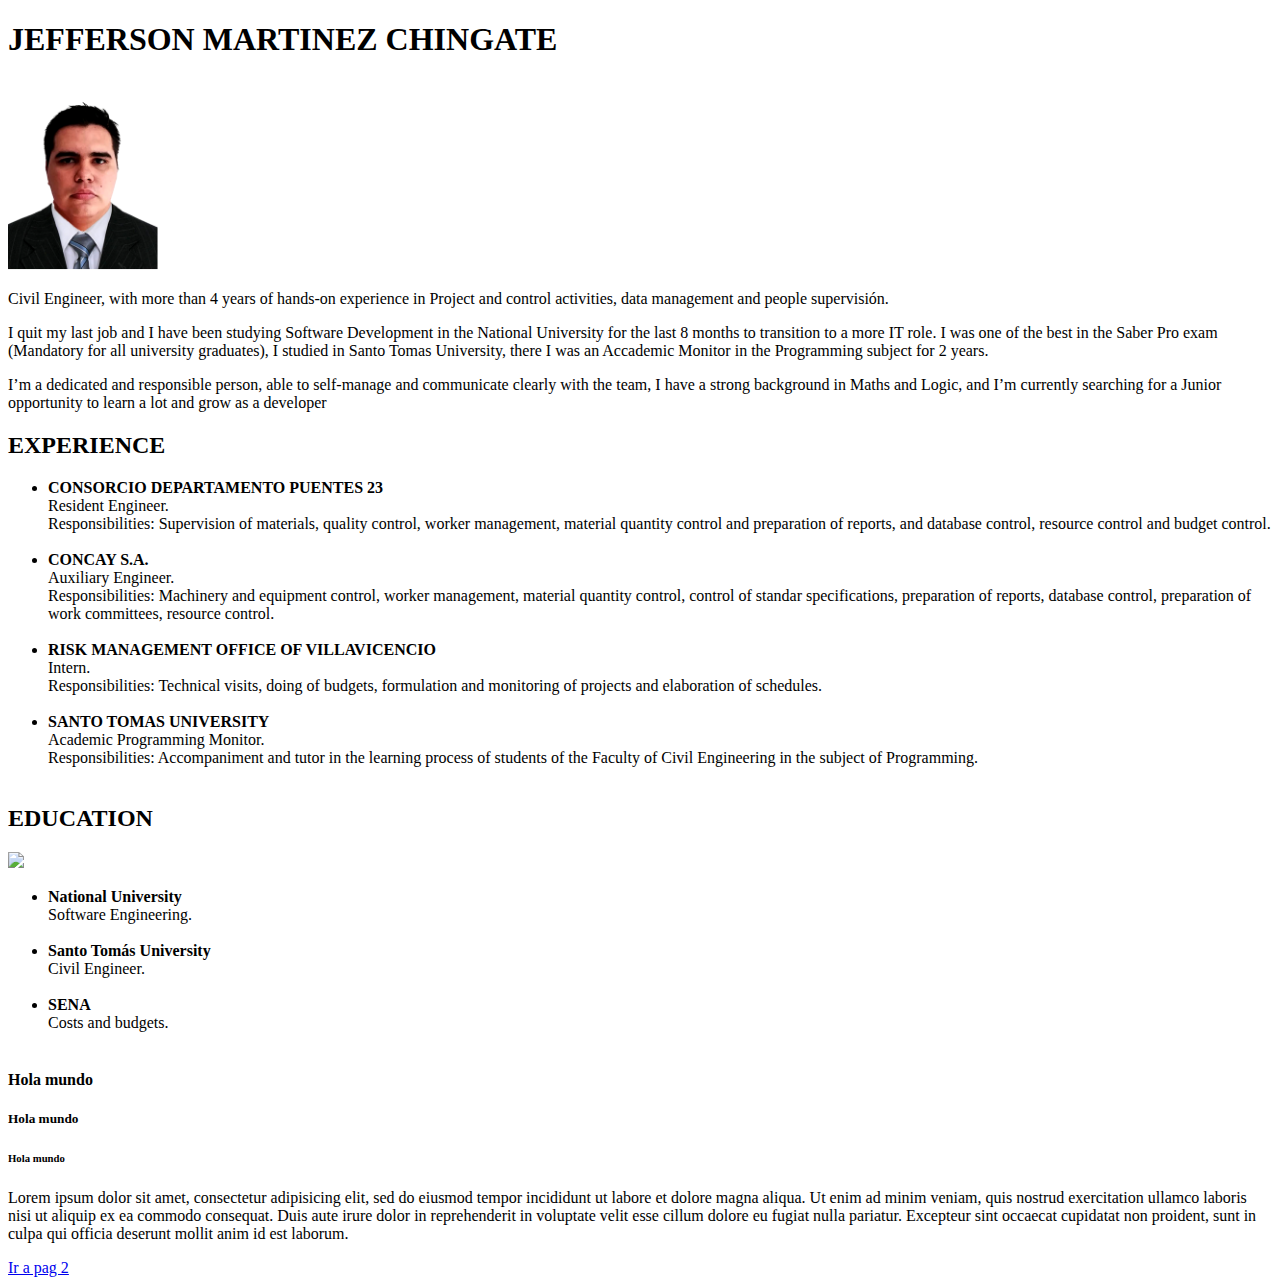
==== index.html @ dd046834 "initial commit" ====
<!DOCTYPE html>
<html>

<head>
	<title> HV JEFFERSON MARTINEZ</title>
</head>

<body>
	<h1> JEFFERSON MARTINEZ CHINGATE</h1>
	<p>
		<img src="Imagenes/JMCH.png" width="150">
	</p>
	<div>
		<P>Civil Engineer, with more than 4 years of hands-on experience in Project and control activities, data
			management
			and people supervisión.</P>
		<P>I quit my last job and I have been studying Software Development in the National University for the last 8
			months
			to transition to a more IT role. I was one of the best in the Saber Pro exam (Mandatory for all university
			graduates), I studied in Santo Tomas University, there I was an Accademic Monitor in the Programming subject
			for
			2 years.</P>
		<P>I’m a dedicated and responsible person, able to self-manage and communicate clearly with the team, I have a
			strong background in Maths and Logic, and I’m currently searching for a Junior opportunity to learn a lot
			and
			grow as a developer</P>
	</div>
	<h2> EXPERIENCE </h2>
	<div>
		<ul>
			<li> <b> CONSORCIO DEPARTAMENTO PUENTES 23</b> <br> Resident Engineer. <br>Responsibilities: Supervision of
				materials, quality control, worker management, material quantity
				control and preparation of reports, and database control, resource control and budget control.<br><br>
			</li>
			<li> <b>CONCAY S.A. </b> <br> Auxiliary Engineer. <br> Responsibilities: Machinery and equipment control,
				worker
				management, material quantity control, control of standar specifications, preparation of reports,
				database
				control, preparation of work committees, resource control.<br><br>
			</li>

			<li> <b>RISK MANAGEMENT OFFICE OF VILLAVICENCIO </b> <br> Intern. <br> Responsibilities: Technical visits,
				doing
				of budgets, formulation and monitoring of projects and elaboration of schedules. <br><br>
			</li>

			<li> <b>SANTO TOMAS UNIVERSITY </b> <br> Academic Programming Monitor.<br> Responsibilities: Accompaniment
				and
				tutor in the learning process of students of the Faculty of Civil Engineering in the subject of
				Programming.
				<br><br>
			</li>
		</ul>
	</div>
	<h2> EDUCATION </h2>
	<img src="https://s1.significados.com/foto/online-3412473-640_bg.jpg" width="120">
	<div>
		<ul>
			<li> <b> National University </b> <br> Software Engineering. <br> <br>
			<li> <b> Santo Tomás University </b> <br> Civil Engineer.<br> <br>
			<li> <b> SENA </b> <br> Costs and budgets.<br> <br>

		</ul>

	</div>



	<h4> Hola mundo </h4>
	<h5> Hola mundo </h5>
	<h6> Hola mundo </h6>
	<p> Lorem ipsum dolor sit amet, consectetur adipisicing elit, sed do eiusmod
		tempor incididunt ut labore et dolore magna aliqua. Ut enim ad minim veniam,
		quis nostrud exercitation ullamco laboris nisi ut aliquip ex ea commodo
		consequat. Duis aute irure dolor in reprehenderit in voluptate velit esse
		cillum dolore eu fugiat nulla pariatur. Excepteur sint occaecat cupidatat non
		proident, sunt in culpa qui officia deserunt mollit anim id est laborum.</p>

	<a href="Html2/pag2.html">Ir a pag 2</a>
</body>

</html>
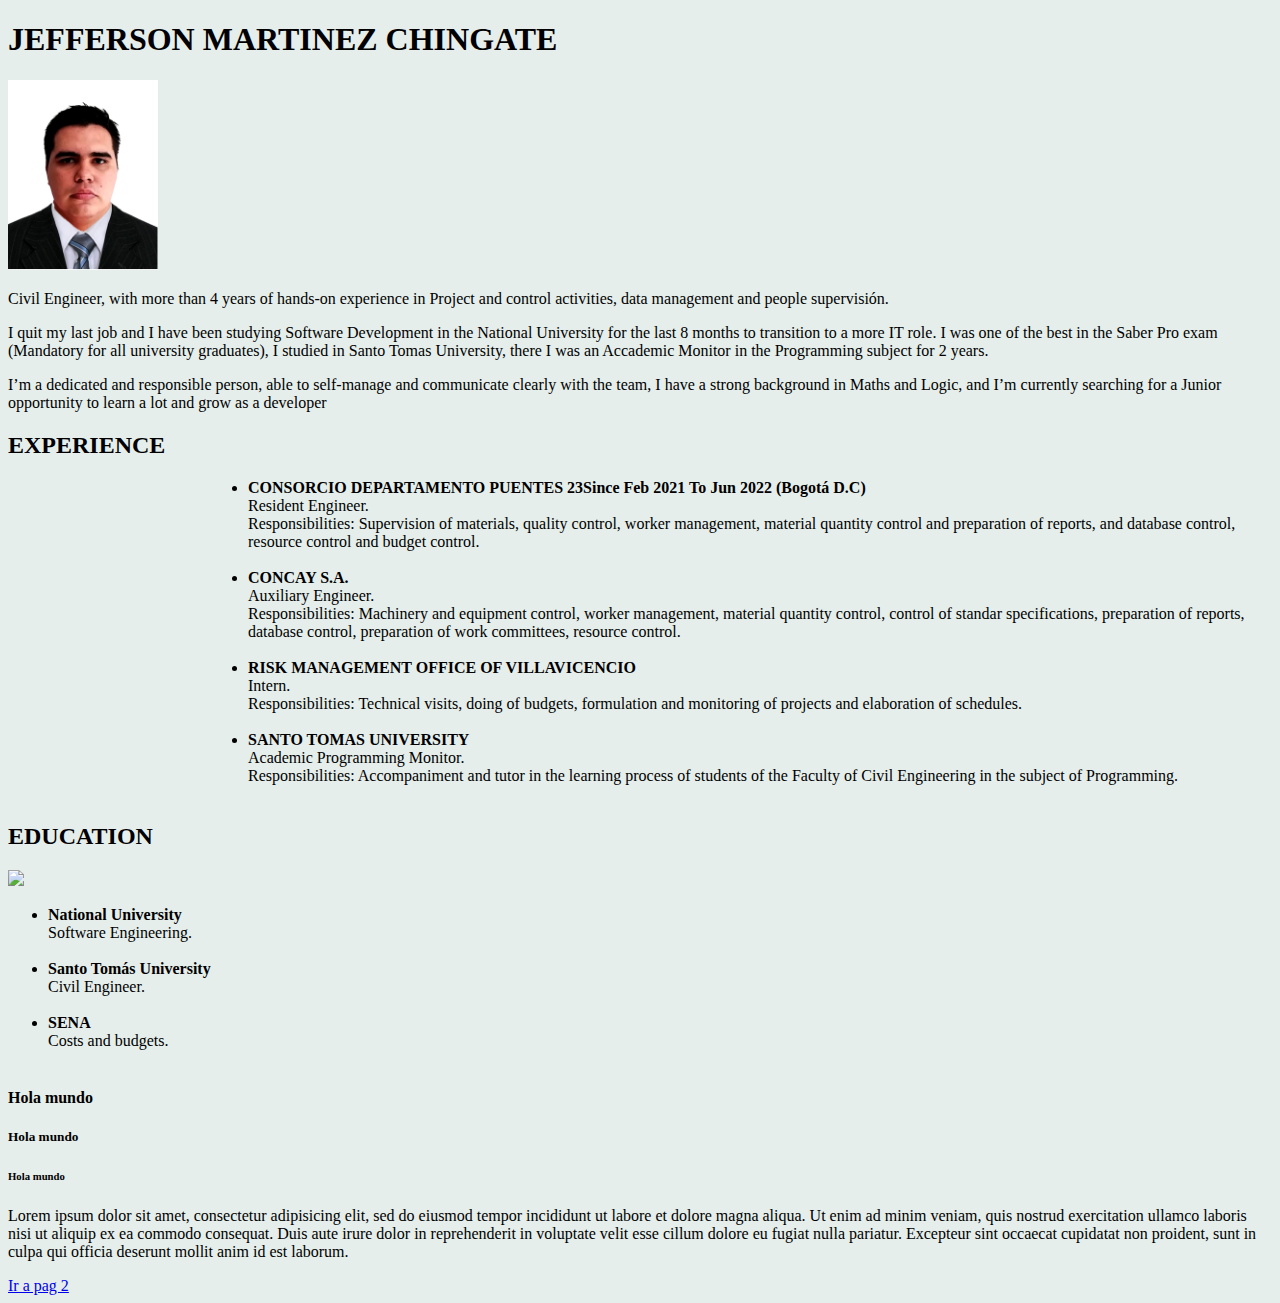
==== commit a518d8a7: "background css" ====
--- a/index.html
+++ b/index.html
@@ -2,7 +2,9 @@
 <html>
 
 <head>
+	<meta charset="UTF-8">
 	<title> HV JEFFERSON MARTINEZ</title>
+	<link rel="stylesheet" href="index.css">
 </head>
 
 <body>
@@ -27,8 +29,11 @@
 	</div>
 	<h2> EXPERIENCE </h2>
 	<div>
-		<ul>
-			<li> <b> CONSORCIO DEPARTAMENTO PUENTES 23</b> <br> Resident Engineer. <br>Responsibilities: Supervision of
+		<ul class="experiencias">
+			<li class="experiencia"> <b> CONSORCIO DEPARTAMENTO PUENTES 23 <span class="fecha">Since Feb 2021 To Jun
+						2022 (Bogotá D.C)
+					</span></b> <br>
+				Resident Engineer. <br>Responsibilities: Supervision of
 				materials, quality control, worker management, material quantity
 				control and preparation of reports, and database control, resource control and budget control.<br><br>
 			</li>
--- a/index.css
+++ b/index.css
@@ -0,0 +1,18 @@
+body {
+    background-color: rgb(229, 238, 235);
+}
+
+ul.experiencias {
+    margin-left: 200px;
+}
+
+li.experiencia {
+    position: relative;
+}
+
+
+.fecha {
+    position: absolute;
+    top: 0;
+    left: ;
+}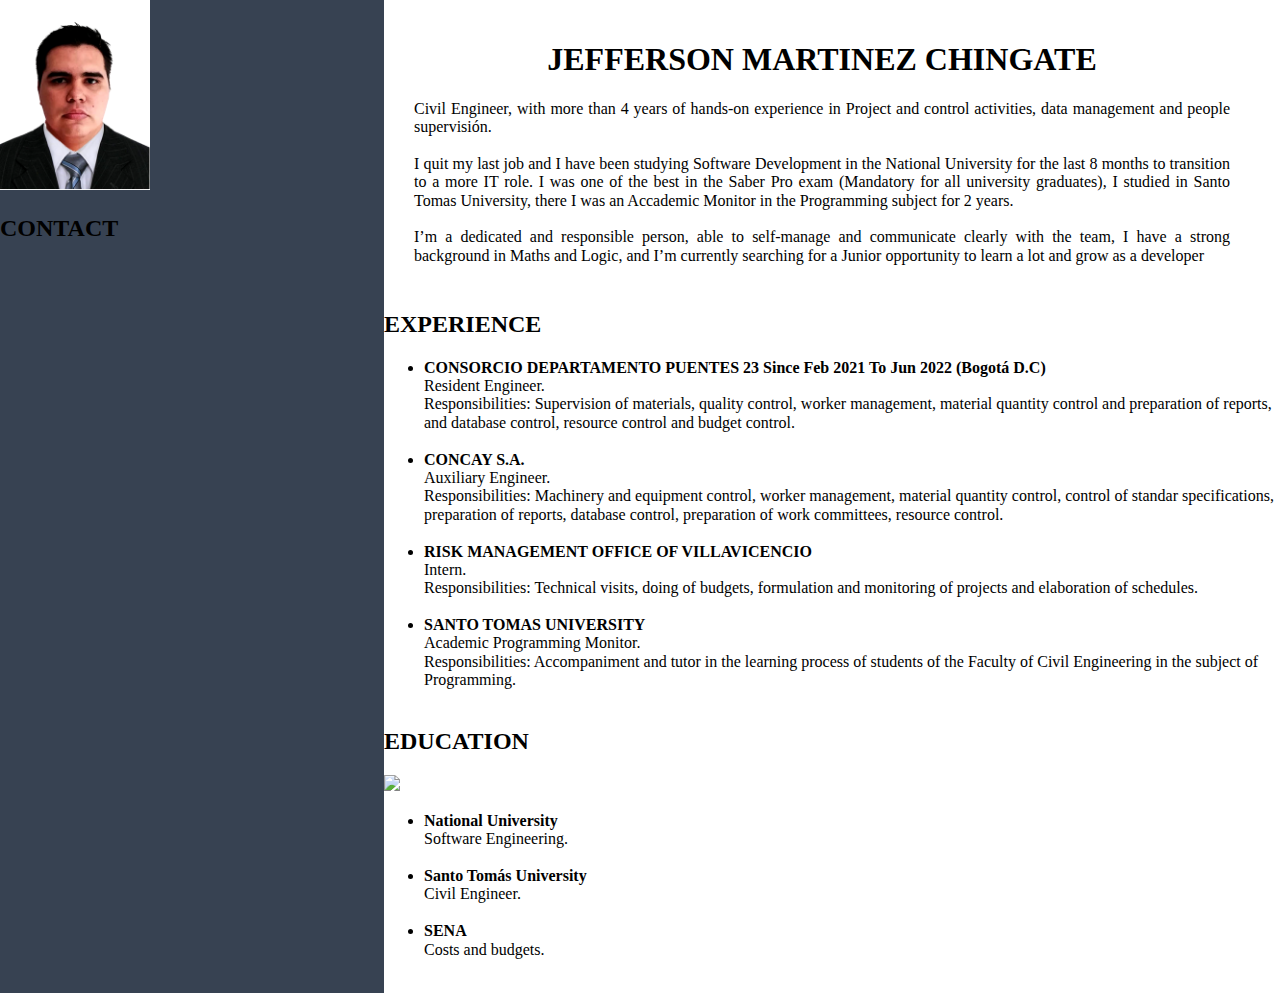
==== commit 97fb29d6: "left and right content" ====
--- a/index.html
+++ b/index.html
@@ -5,83 +5,87 @@
 	<meta charset="UTF-8">
 	<title> HV JEFFERSON MARTINEZ</title>
 	<link rel="stylesheet" href="index.css">
+	<link rel="stylesheet" href="normalize.css">
 </head>
 
 <body>
-	<h1> JEFFERSON MARTINEZ CHINGATE</h1>
-	<p>
+	<div class="left-content">
 		<img src="Imagenes/JMCH.png" width="150">
-	</p>
-	<div>
-		<P>Civil Engineer, with more than 4 years of hands-on experience in Project and control activities, data
-			management
-			and people supervisión.</P>
-		<P>I quit my last job and I have been studying Software Development in the National University for the last 8
-			months
-			to transition to a more IT role. I was one of the best in the Saber Pro exam (Mandatory for all university
-			graduates), I studied in Santo Tomas University, there I was an Accademic Monitor in the Programming subject
-			for
-			2 years.</P>
-		<P>I’m a dedicated and responsible person, able to self-manage and communicate clearly with the team, I have a
-			strong background in Maths and Logic, and I’m currently searching for a Junior opportunity to learn a lot
-			and
-			grow as a developer</P>
-	</div>
-	<h2> EXPERIENCE </h2>
-	<div>
-		<ul class="experiencias">
-			<li class="experiencia"> <b> CONSORCIO DEPARTAMENTO PUENTES 23 <span class="fecha">Since Feb 2021 To Jun
-						2022 (Bogotá D.C)
-					</span></b> <br>
-				Resident Engineer. <br>Responsibilities: Supervision of
-				materials, quality control, worker management, material quantity
-				control and preparation of reports, and database control, resource control and budget control.<br><br>
-			</li>
-			<li> <b>CONCAY S.A. </b> <br> Auxiliary Engineer. <br> Responsibilities: Machinery and equipment control,
-				worker
-				management, material quantity control, control of standar specifications, preparation of reports,
-				database
-				control, preparation of work committees, resource control.<br><br>
-			</li>
-
-			<li> <b>RISK MANAGEMENT OFFICE OF VILLAVICENCIO </b> <br> Intern. <br> Responsibilities: Technical visits,
-				doing
-				of budgets, formulation and monitoring of projects and elaboration of schedules. <br><br>
-			</li>
-
-			<li> <b>SANTO TOMAS UNIVERSITY </b> <br> Academic Programming Monitor.<br> Responsibilities: Accompaniment
-				and
-				tutor in the learning process of students of the Faculty of Civil Engineering in the subject of
-				Programming.
-				<br><br>
-			</li>
-		</ul>
-	</div>
-	<h2> EDUCATION </h2>
-	<img src="https://s1.significados.com/foto/online-3412473-640_bg.jpg" width="120">
-	<div>
-		<ul>
-			<li> <b> National University </b> <br> Software Engineering. <br> <br>
-			<li> <b> Santo Tomás University </b> <br> Civil Engineer.<br> <br>
-			<li> <b> SENA </b> <br> Costs and budgets.<br> <br>
-
-		</ul>
-
+		<h2> <b>CONTACT </b></h2>
 	</div>
 
+	<div class="right-content">
+		<div class="perfil">
+			<h1 class="titulo"> JEFFERSON MARTINEZ CHINGATE</h1>
+			<P>Civil Engineer, with more than 4 years of hands-on experience in Project and control
+				activities, data
+				management
+				and people supervisión.<br> <br>
+				I quit my last job and I have been studying Software Development in the National University for the last
+				8
+				months
+				to transition to a more IT role. I was one of the best in the Saber Pro exam (Mandatory for all
+				university
+				graduates), I studied in Santo Tomas University, there I was an Accademic Monitor in the Programming
+				subject
+				for
+				2 years.<br> <br>
+				I’m a dedicated and responsible person, able to self-manage and communicate clearly with the team, I
+				have a
+				strong background in Maths and Logic, and I’m currently searching for a Junior opportunity to learn a
+				lot
+				and
+				grow as a developer</P>
+		</div>
 
 
-	<h4> Hola mundo </h4>
-	<h5> Hola mundo </h5>
-	<h6> Hola mundo </h6>
-	<p> Lorem ipsum dolor sit amet, consectetur adipisicing elit, sed do eiusmod
-		tempor incididunt ut labore et dolore magna aliqua. Ut enim ad minim veniam,
-		quis nostrud exercitation ullamco laboris nisi ut aliquip ex ea commodo
-		consequat. Duis aute irure dolor in reprehenderit in voluptate velit esse
-		cillum dolore eu fugiat nulla pariatur. Excepteur sint occaecat cupidatat non
-		proident, sunt in culpa qui officia deserunt mollit anim id est laborum.</p>
+		<div class="experiencias">
+			<h2> EXPERIENCE </h2>
+			<ul>
+				<li> <b> CONSORCIO DEPARTAMENTO PUENTES 23 <span class="fecha">Since Feb 2021 To Jun
+							2022 (Bogotá D.C)
+						</span></b> <br>
+					Resident Engineer. <br>Responsibilities: Supervision of
+					materials, quality control, worker management, material quantity
+					control and preparation of reports, and database control, resource control and budget
+					control.<br><br>
+				</li>
+				<li> <b>CONCAY S.A. </b> <br> Auxiliary Engineer. <br> Responsibilities: Machinery and equipment
+					control,
+					worker
+					management, material quantity control, control of standar specifications, preparation of reports,
+					database
+					control, preparation of work committees, resource control.<br><br>
+				</li>
 
-	<a href="Html2/pag2.html">Ir a pag 2</a>
+				<li> <b>RISK MANAGEMENT OFFICE OF VILLAVICENCIO </b> <br> Intern. <br> Responsibilities: Technical
+					visits,
+					doing
+					of budgets, formulation and monitoring of projects and elaboration of schedules. <br><br>
+				</li>
+
+				<li> <b>SANTO TOMAS UNIVERSITY </b> <br> Academic Programming Monitor.<br> Responsibilities:
+					Accompaniment
+					and
+					tutor in the learning process of students of the Faculty of Civil Engineering in the subject of
+					Programming.
+					<br><br>
+				</li>
+			</ul>
+		</div>
+
+		<div class="educacion">
+			<h2> EDUCATION </h2>
+			<img src="https://s1.significados.com/foto/online-3412473-640_bg.jpg" width="120">
+
+			<ul>
+				<li> <b> National University </b> <br> Software Engineering. <br> <br>
+				<li> <b> Santo Tomás University </b> <br> Civil Engineer.<br> <br>
+				<li> <b> SENA </b> <br> Costs and budgets.<br> <br>
+			</ul>
+		</div>
+	</div>
+
 </body>
 
 </html>--- a/index.css
+++ b/index.css
@@ -1,18 +1,48 @@
-body {
-    background-color: rgb(229, 238, 235);
+* {
+    font-family: 'Lucida Sans';
 }
 
-ul.experiencias {
-    margin-left: 200px;
+body {
+    display: flex;
+}
+
+.right-content {
+    background-color: white;
+    width: 70%;
+
+}
+
+.left-content {
+    background-color: rgb(55, 66, 82);
+    width: 30%;
+
+}
+
+.contact {
+    width: 30vw;
+}
+
+.perfil {
+    box-sizing: border-box;
+    text-align: justify;
+    padding: 10px 50px 10px 30px;
+}
+
+h1.titulo {
+    text-align: center;
+    padding-top: 10px;
+}
+
+
+
+.experiencias {
+    box-sizing: border-box;
 }
 
 li.experiencia {
-    position: relative;
+    box-sizing: border-box;
 }
 
-
-.fecha {
-    position: absolute;
-    top: 0;
-    left: ;
+.educacion {
+    box-sizing: border-box;
 }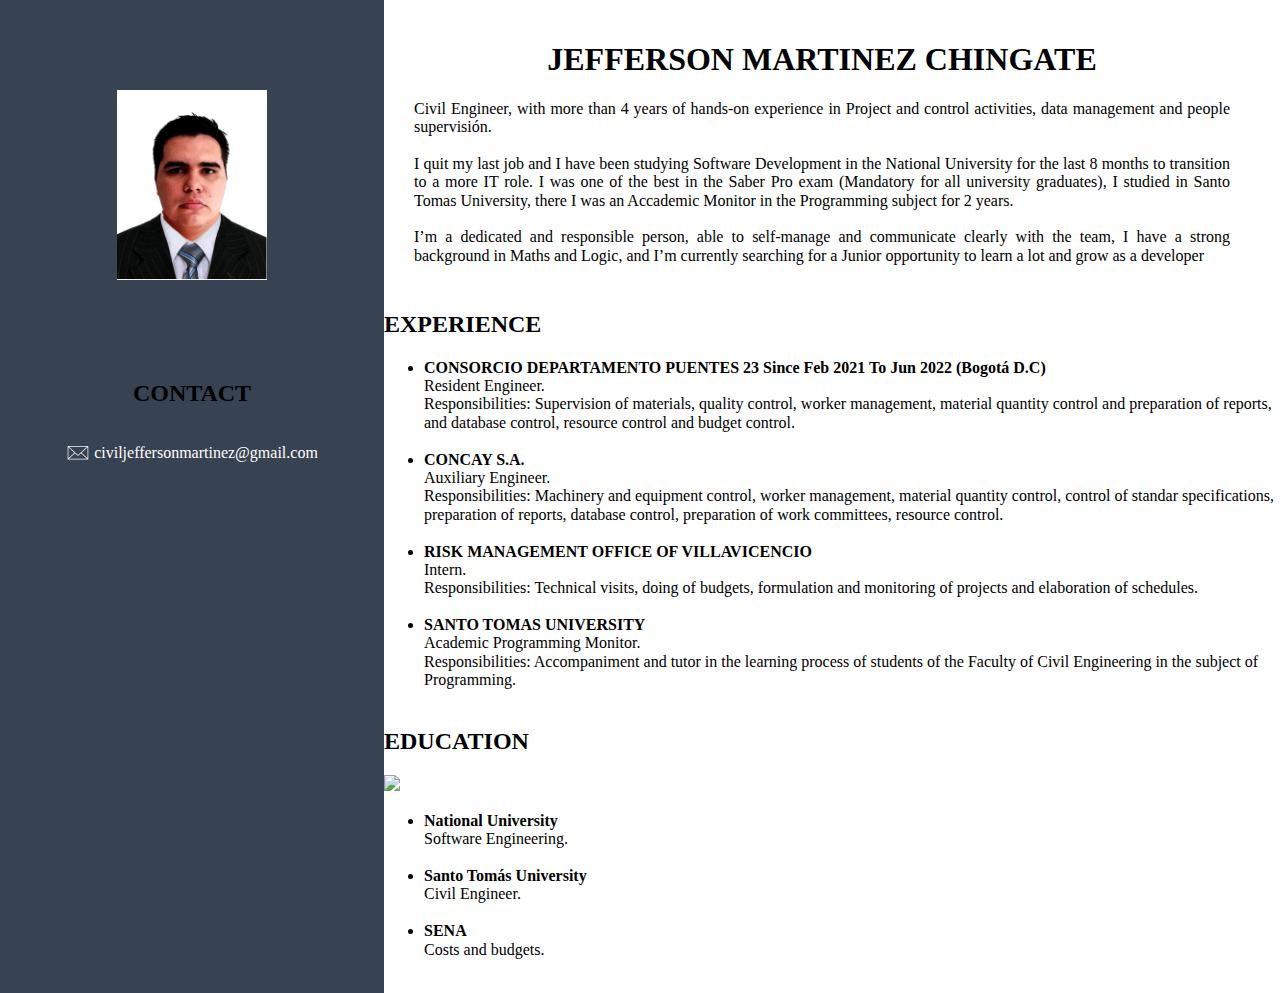
==== commit ca70d17e: "color element contact" ====
--- a/index.html
+++ b/index.html
@@ -12,6 +12,10 @@
 	<div class="left-content">
 		<img src="Imagenes/JMCH.png" width="150">
 		<h2> <b>CONTACT </b></h2>
+		<div class="contact-element">
+			<img src="Imagenes/email.svg">
+			<p>civiljeffersonmartinez@gmail.com</p>
+		</div>
 	</div>
 
 	<div class="right-content">
--- a/index.css
+++ b/index.css
@@ -4,6 +4,7 @@
 
 body {
     display: flex;
+    flex-direction: row;
 }
 
 .right-content {
@@ -13,13 +14,25 @@
 }
 
 .left-content {
+    display: flex;
+    flex-direction: column;
+    align-items: center;
+    padding-top: 90px;
     background-color: rgb(55, 66, 82);
     width: 30%;
 
 }
 
-.contact {
-    width: 30vw;
+.contact-element img {
+    width: 24px;
+    margin-right: 4px;
+}
+
+.contact-element {
+    display: flex;
+    flex-direction: row;
+    color: #ffffff;
+
 }
 
 .perfil {
@@ -33,7 +46,9 @@
     padding-top: 10px;
 }
 
-
+.left-content h2 {
+    margin-top: 100px;
+}
 
 .experiencias {
     box-sizing: border-box;
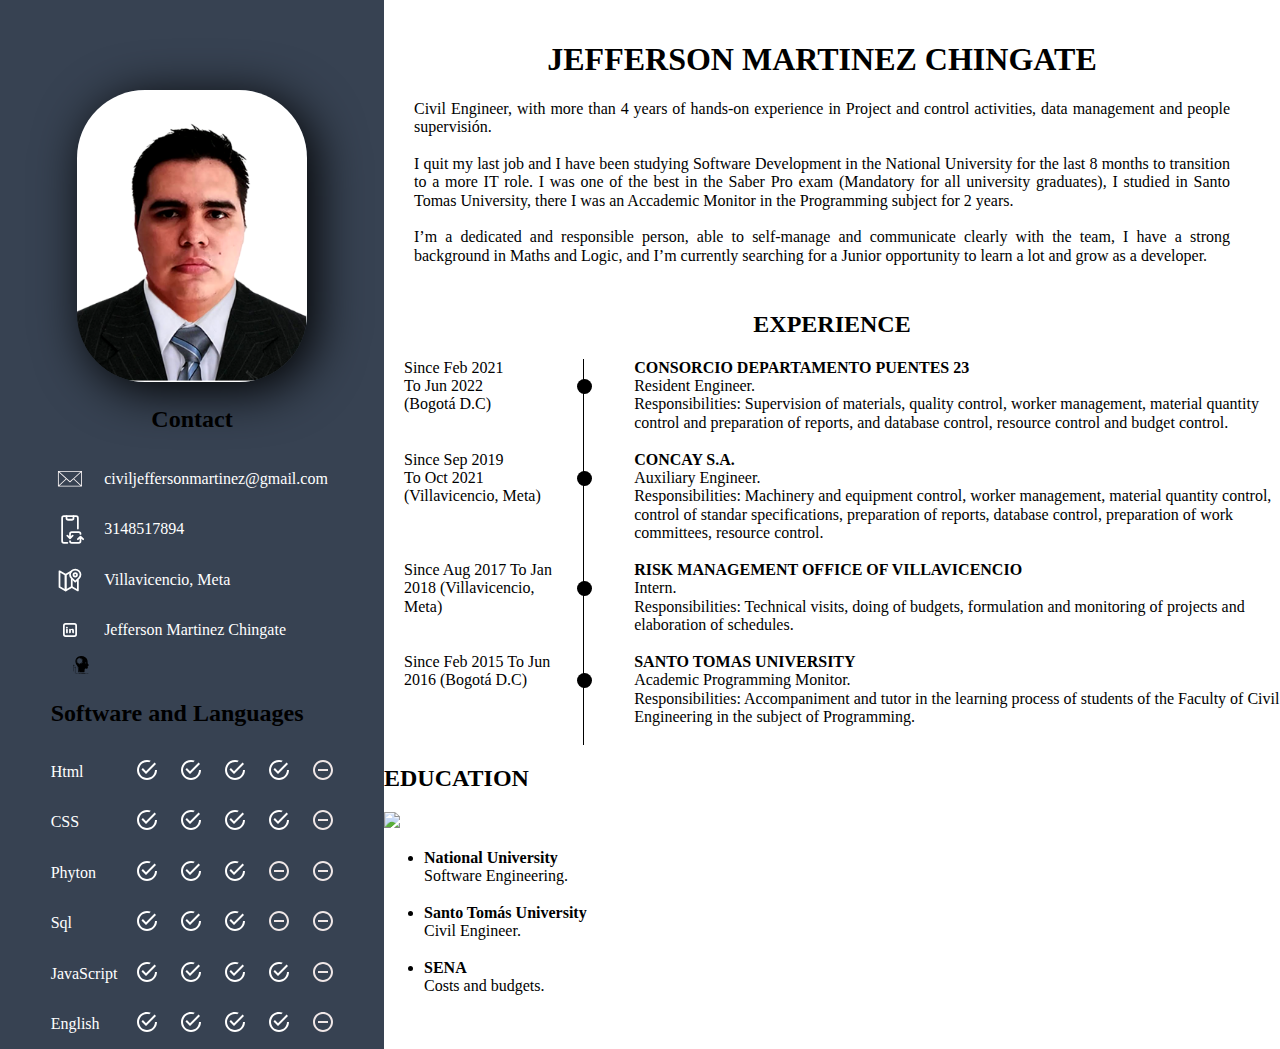
==== commit e01914ff: "Experience wrapper" ====
--- a/index.html
+++ b/index.html
@@ -10,11 +10,94 @@
 
 <body>
 	<div class="left-content">
-		<img src="Imagenes/JMCH.png" width="150">
-		<h2> <b>CONTACT </b></h2>
-		<div class="contact-element">
-			<img src="Imagenes/email.svg">
-			<p>civiljeffersonmartinez@gmail.com</p>
+		<span class="foto-perfil">
+			<img src="assets/JMCH.png" width="150">
+		</span>
+		<h2> <b>Contact </b></h2>
+		<div class="contact">
+			<div class="email-element">
+				<img src="assets/email.svg">
+				<p>civiljeffersonmartinez@gmail.com</p>
+			</div>
+			<div class="phone-element">
+				<img src="assets/phone.svg">
+				<p>3148517894</p>
+			</div>
+			<div class="ubication">
+				<img src="assets/maps.svg">
+				<p>Villavicencio, Meta</p>
+			</div>
+			<div class="link">
+				<img src="assets/linken.svg">
+				<p>Jefferson Martinez Chingate</p>
+			</div>
+
+		</div>
+		<div class="skills">
+			<div class="skillpicture">
+				<img src="assets/skills.svg">
+				<h2>Software and Languages</h2>
+			</div>
+			<div class="skill-wrapper">
+				<p>Html</p>
+				<div>
+					<img src="assets/check.svg">
+					<img src="assets/check.svg">
+					<img src="assets/check.svg">
+					<img src="assets/check.svg">
+					<img src="assets/weakness.svg">
+				</div>
+			</div>
+			<div class="skill-wrapper">
+				<p>CSS </p>
+				<div>
+					<img src="assets/check.svg">
+					<img src="assets/check.svg">
+					<img src="assets/check.svg">
+					<img src="assets/check.svg">
+					<img src="assets/weakness.svg">
+				</div>
+			</div>
+			<div class="skill-wrapper">
+				<p>Phyton</p>
+				<div>
+					<img src="assets/check.svg">
+					<img src="assets/check.svg">
+					<img src="assets/check.svg">
+					<img src="assets/weakness.svg">
+					<img src="assets/weakness.svg">
+				</div>
+			</div>
+			<div class="skill-wrapper">
+				<p>Sql</p>
+				<div>
+					<img src="assets/check.svg">
+					<img src="assets/check.svg">
+					<img src="assets/check.svg">
+					<img src="assets/weakness.svg">
+					<img src="assets/weakness.svg">
+				</div>
+			</div>
+			<div class="skill-wrapper">
+				<p>JavaScript</p>
+				<div>
+					<img src="assets/check.svg">
+					<img src="assets/check.svg">
+					<img src="assets/check.svg">
+					<img src="assets/check.svg">
+					<img src="assets/weakness.svg">
+				</div>
+			</div>
+			<div class="skill-wrapper">
+				<p>English</p>
+				<div>
+					<img src="assets/check.svg">
+					<img src="assets/check.svg">
+					<img src="assets/check.svg">
+					<img src="assets/check.svg">
+					<img src="assets/weakness.svg">
+				</div>
+			</div>
 		</div>
 	</div>
 
@@ -25,63 +108,91 @@
 				activities, data
 				management
 				and people supervisión.<br> <br>
-				I quit my last job and I have been studying Software Development in the National University for the last
+				I quit my last job and I have been studying Software Development in the National University
+				for the
+				last
 				8
 				months
-				to transition to a more IT role. I was one of the best in the Saber Pro exam (Mandatory for all
+				to transition to a more IT role. I was one of the best in the Saber Pro exam (Mandatory for
+				all
 				university
-				graduates), I studied in Santo Tomas University, there I was an Accademic Monitor in the Programming
+				graduates), I studied in Santo Tomas University, there I was an Accademic Monitor in the
+				Programming
 				subject
 				for
 				2 years.<br> <br>
-				I’m a dedicated and responsible person, able to self-manage and communicate clearly with the team, I
-				have a
-				strong background in Maths and Logic, and I’m currently searching for a Junior opportunity to learn a
-				lot
-				and
-				grow as a developer</P>
-		</div>
-
-
-		<div class="experiencias">
+				I’m a dedicated and responsible person, able to self-manage and communicate clearly with the
+				team, I
+				have a strong background in Maths and Logic, and I’m currently searching for a Junior
+				opportunity to
+				learn
+				a lot and grow as a developer.</P>
+		</div>
+
+
+		<div class="experiences">
 			<h2> EXPERIENCE </h2>
-			<ul>
-				<li> <b> CONSORCIO DEPARTAMENTO PUENTES 23 <span class="fecha">Since Feb 2021 To Jun
-							2022 (Bogotá D.C)
-						</span></b> <br>
+			<div class="experience-wrapper">
+				<div class="fecha">Since Feb 2021 <br> To Jun 2022 <br> (Bogotá D.C)
+				</div>
+
+				<div class="description">
+					<div class="point">
+					</div>
+					<b> CONSORCIO DEPARTAMENTO PUENTES 23 </b> <br>
 					Resident Engineer. <br>Responsibilities: Supervision of
 					materials, quality control, worker management, material quantity
 					control and preparation of reports, and database control, resource control and budget
 					control.<br><br>
-				</li>
-				<li> <b>CONCAY S.A. </b> <br> Auxiliary Engineer. <br> Responsibilities: Machinery and equipment
+				</div>
+			</div>
+			<div class="experience-wrapper">
+				<div class="fecha">Since Sep 2019 <br> To Oct 2021 (Villavicencio, Meta)
+				</div>
+				<div class="description">
+					<div class="point">
+					</div>
+					<b>CONCAY S.A. </b> <br> Auxiliary Engineer. <br> Responsibilities: Machinery and
+					equipment
 					control,
 					worker
-					management, material quantity control, control of standar specifications, preparation of reports,
+					management, material quantity control, control of standar specifications, preparation of
+					reports,
 					database
 					control, preparation of work committees, resource control.<br><br>
-				</li>
-
-				<li> <b>RISK MANAGEMENT OFFICE OF VILLAVICENCIO </b> <br> Intern. <br> Responsibilities: Technical
-					visits,
-					doing
-					of budgets, formulation and monitoring of projects and elaboration of schedules. <br><br>
-				</li>
-
-				<li> <b>SANTO TOMAS UNIVERSITY </b> <br> Academic Programming Monitor.<br> Responsibilities:
-					Accompaniment
-					and
-					tutor in the learning process of students of the Faculty of Civil Engineering in the subject of
-					Programming.
+				</div>
+			</div>
+
+			<div class="experience-wrapper">
+				<div class="fecha">Since Aug 2017 To Jan 2018 (Villavicencio, Meta)
+				</div>
+				<div class="description">
+					<div class="point">
+					</div>
+					<b>RISK MANAGEMENT OFFICE OF VILLAVICENCIO </b> <br> Intern. <br> Responsibilities:
+					Technical visits, doing of budgets, formulation and monitoring of projects and elaboration of
+					schedules.
 					<br><br>
-				</li>
-			</ul>
+				</div>
+			</div>
+			<div class="experience-wrapper">
+				<div class="fecha">Since Feb 2015 To Jun 2016 (Bogotá D.C)
+				</div>
+				<div class="description">
+					<div class="point">
+					</div>
+					<b>SANTO TOMAS UNIVERSITY </b> <br> Academic Programming Monitor.<br> Responsibilities:
+					Accompaniment and tutor in the learning process of students of the Faculty of Civil Engineering
+					in the subject of Programming.
+					<br><br>
+				</div>
+
+			</div>
 		</div>
 
 		<div class="educacion">
 			<h2> EDUCATION </h2>
 			<img src="https://s1.significados.com/foto/online-3412473-640_bg.jpg" width="120">
-
 			<ul>
 				<li> <b> National University </b> <br> Software Engineering. <br> <br>
 				<li> <b> Santo Tomás University </b> <br> Civil Engineer.<br> <br>
--- a/index.css
+++ b/index.css
@@ -8,6 +8,8 @@
 }
 
 .right-content {
+    display: flex;
+    flex-direction: column;
     background-color: white;
     width: 70%;
 
@@ -20,20 +22,52 @@
     padding-top: 90px;
     background-color: rgb(55, 66, 82);
     width: 30%;
-
 }
 
-.contact-element img {
-    width: 24px;
-    margin-right: 4px;
+.foto-perfil img {
+    border-radius: 68px;
+    box-shadow: 8px 8px 50px 0px #000;
+    width: 230px;
 }
 
-.contact-element {
+.skillpicture img {
+    width: 20px;
+    margin-left: 20px;
+}
+
+.skillpicture h2 {
+    display: flex;
+    flex-direction: row;
+}
+
+.contact img {
+    width: 28px;
+    margin-right: 20px;
+}
+
+.skill-wrapper {
+    display: flex;
+    flex-direction: row;
+    align-items: center;
+    justify-content: space-between;
+    color: #ffffff;
+}
+
+.email-element,
+.phone-element,
+.ubication,
+.link {
     display: flex;
     flex-direction: row;
     color: #ffffff;
+}
 
+
+.skills img {
+    width: 20px;
+    margin-left: 20px;
 }
+
 
 .perfil {
     box-sizing: border-box;
@@ -46,18 +80,40 @@
     padding-top: 10px;
 }
 
-.left-content h2 {
-    margin-top: 100px;
+.experiences {
+    display: flex;
+    flex-direction: column;
 }
 
-.experiencias {
-    box-sizing: border-box;
+.experiences h2 {
+    align-self: center;
 }
 
-li.experiencia {
-    box-sizing: border-box;
+.experience-wrapper {
+    display: flex;
+    flex-direction: row;
+    align-self: center;
 }
 
-.educacion {
-    box-sizing: border-box;
+.fecha {
+    width: 20%;
+    padding: 0px 5px 0px 20px;
+
+}
+
+.description {
+    border-left: 1px solid #000;
+    flex: 1;
+    padding-left: 50px;
+    margin-left: 20px;
+}
+
+.point {
+    background-color: #000;
+    position: absolute;
+    margin-left: -57.5px;
+    margin-top: 20px;
+    width: 15px;
+    height: 15px;
+    border-radius: 15px;
 }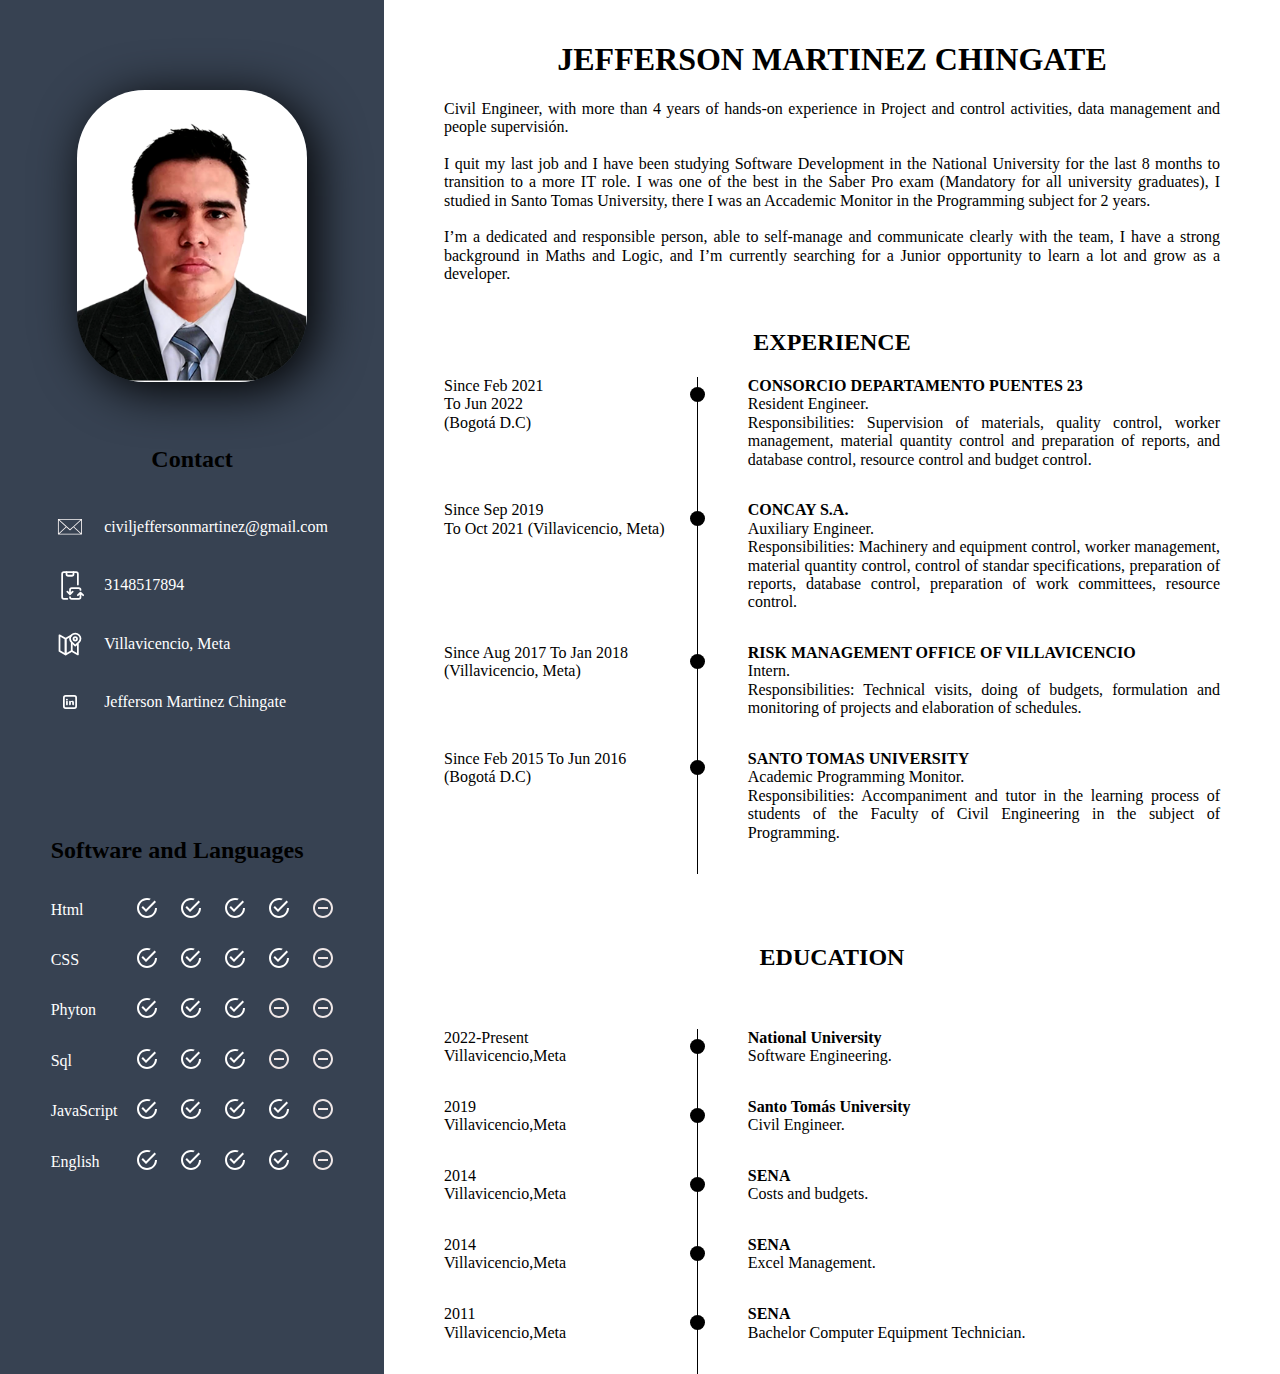
==== commit 3600fccb: "education-wrapper" ====
--- a/index.html
+++ b/index.html
@@ -13,8 +13,8 @@
 		<span class="foto-perfil">
 			<img src="assets/JMCH.png" width="150">
 		</span>
-		<h2> <b>Contact </b></h2>
 		<div class="contact">
+			<h2> <b>Contact </b></h2>
 			<div class="email-element">
 				<img src="assets/email.svg">
 				<p>civiljeffersonmartinez@gmail.com</p>
@@ -35,7 +35,6 @@
 		</div>
 		<div class="skills">
 			<div class="skillpicture">
-				<img src="assets/skills.svg">
 				<h2>Software and Languages</h2>
 			</div>
 			<div class="skill-wrapper">
@@ -133,9 +132,8 @@
 		<div class="experiences">
 			<h2> EXPERIENCE </h2>
 			<div class="experience-wrapper">
-				<div class="fecha">Since Feb 2021 <br> To Jun 2022 <br> (Bogotá D.C)
-				</div>
-
+				<div class="date">Since Feb 2021 <br> To Jun 2022 <br> (Bogotá D.C)
+				</div>
 				<div class="description">
 					<div class="point">
 					</div>
@@ -147,7 +145,7 @@
 				</div>
 			</div>
 			<div class="experience-wrapper">
-				<div class="fecha">Since Sep 2019 <br> To Oct 2021 (Villavicencio, Meta)
+				<div class="date">Since Sep 2019 <br> To Oct 2021 (Villavicencio, Meta)
 				</div>
 				<div class="description">
 					<div class="point">
@@ -164,7 +162,7 @@
 			</div>
 
 			<div class="experience-wrapper">
-				<div class="fecha">Since Aug 2017 To Jan 2018 (Villavicencio, Meta)
+				<div class="date">Since Aug 2017 To Jan 2018 (Villavicencio, Meta)
 				</div>
 				<div class="description">
 					<div class="point">
@@ -176,7 +174,7 @@
 				</div>
 			</div>
 			<div class="experience-wrapper">
-				<div class="fecha">Since Feb 2015 To Jun 2016 (Bogotá D.C)
+				<div class="date">Since Feb 2015 To Jun 2016 (Bogotá D.C)
 				</div>
 				<div class="description">
 					<div class="point">
@@ -186,18 +184,58 @@
 					in the subject of Programming.
 					<br><br>
 				</div>
-
-			</div>
-		</div>
-
-		<div class="educacion">
-			<h2> EDUCATION </h2>
-			<img src="https://s1.significados.com/foto/online-3412473-640_bg.jpg" width="120">
-			<ul>
-				<li> <b> National University </b> <br> Software Engineering. <br> <br>
-				<li> <b> Santo Tomás University </b> <br> Civil Engineer.<br> <br>
-				<li> <b> SENA </b> <br> Costs and budgets.<br> <br>
-			</ul>
+			</div>
+		</div>
+
+		<div class="education">
+			<h2> EDUCATION </h2> <br><br>
+			<div class="education-wrapper">
+				<div class="date"> 2022-Present <br> Villavicencio,Meta
+				</div>
+				<div class="description">
+					<div class="point">
+					</div>
+					<b> National University </b> <br> Software Engineering. <br> <br>
+				</div>
+			</div>
+			<div class="education-wrapper">
+				<div class="date"> 2019 <br> Villavicencio,Meta
+				</div>
+				<div class="description">
+					<div class="point">
+					</div>
+					<b> Santo Tomás University </b> <br> Civil Engineer.<br> <br>
+				</div>
+			</div>
+			<div class="education-wrapper">
+				<div class="date"> 2014 <br> Villavicencio,Meta
+				</div>
+				<div class="description">
+					<div class="point">
+					</div>
+					<b> SENA </b> <br> Costs and budgets.<br> <br>
+				</div>
+			</div>
+
+			<div class="education-wrapper">
+				<div class="date"> 2014 <br> Villavicencio,Meta
+				</div>
+				<div class="description">
+					<div class="point">
+					</div>
+					<b> SENA </b> <br> Excel Management.<br> <br>
+				</div>
+			</div>
+
+			<div class="education-wrapper">
+				<div class="date"> 2011 <br> Villavicencio,Meta
+				</div>
+				<div class="description">
+					<div class="point">
+					</div>
+					<b> SENA </b> <br> Bachelor Computer Equipment Technician.<br> <br>
+				</div>
+			</div>
 		</div>
 	</div>
 
--- a/index.css
+++ b/index.css
@@ -9,6 +9,7 @@
 
 .right-content {
     display: flex;
+    padding: 0px 60px;
     flex-direction: column;
     background-color: white;
     width: 70%;
@@ -22,6 +23,15 @@
     padding-top: 90px;
     background-color: rgb(55, 66, 82);
     width: 30%;
+}
+
+.contact {
+    padding-top: 40px;
+    text-align: center;
+}
+
+.skills {
+    padding-top: 90px;
 }
 
 .foto-perfil img {
@@ -57,6 +67,7 @@
 .phone-element,
 .ubication,
 .link {
+    padding-top: 8px;
     display: flex;
     flex-direction: row;
     color: #ffffff;
@@ -72,7 +83,7 @@
 .perfil {
     box-sizing: border-box;
     text-align: justify;
-    padding: 10px 50px 10px 30px;
+    padding: 10px 0px;
 }
 
 h1.titulo {
@@ -95,14 +106,11 @@
     align-self: center;
 }
 
-.fecha {
-    width: 20%;
-    padding: 0px 5px 0px 20px;
-
-}
 
 .description {
     border-left: 1px solid #000;
+    padding-bottom: 14px;
+    text-align: justify;
     flex: 1;
     padding-left: 50px;
     margin-left: 20px;
@@ -112,8 +120,29 @@
     background-color: #000;
     position: absolute;
     margin-left: -57.5px;
-    margin-top: 20px;
+    margin-top: 10px;
     width: 15px;
     height: 15px;
     border-radius: 15px;
+}
+
+.education-wrapper {
+    display: flex;
+    flex-direction: row;
+    align-self: center;
+}
+
+.date {
+    padding: 0px 5px 0px 0px;
+    width: 30%;
+
+}
+
+.education {
+    margin-top: 50px;
+
+}
+
+.education h2 {
+    text-align: center;
 }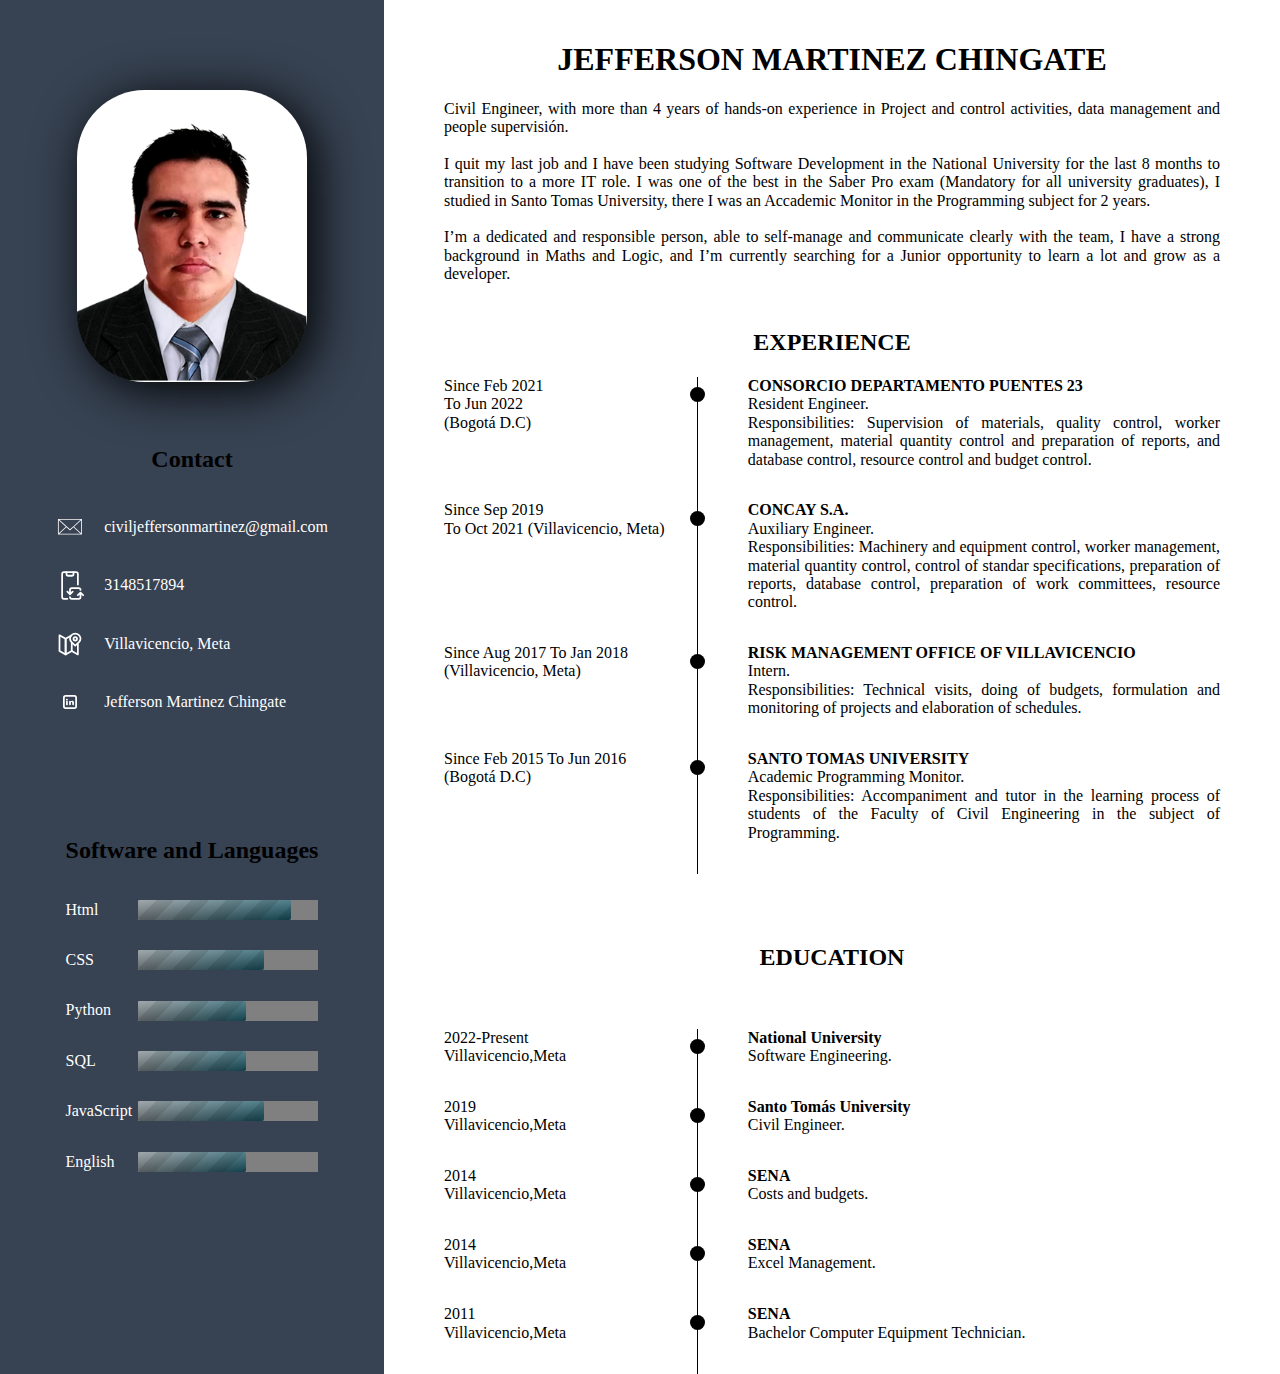
==== commit d49e90a7: "progress bar" ====
--- a/index.html
+++ b/index.html
@@ -39,63 +39,27 @@
 			</div>
 			<div class="skill-wrapper">
 				<p>Html</p>
-				<div>
-					<img src="assets/check.svg">
-					<img src="assets/check.svg">
-					<img src="assets/check.svg">
-					<img src="assets/check.svg">
-					<img src="assets/weakness.svg">
-				</div>
+				<progress id="file" max="100" value="85"> 70% </progress>
 			</div>
 			<div class="skill-wrapper">
 				<p>CSS </p>
-				<div>
-					<img src="assets/check.svg">
-					<img src="assets/check.svg">
-					<img src="assets/check.svg">
-					<img src="assets/check.svg">
-					<img src="assets/weakness.svg">
-				</div>
-			</div>
-			<div class="skill-wrapper">
-				<p>Phyton</p>
-				<div>
-					<img src="assets/check.svg">
-					<img src="assets/check.svg">
-					<img src="assets/check.svg">
-					<img src="assets/weakness.svg">
-					<img src="assets/weakness.svg">
-				</div>
-			</div>
-			<div class="skill-wrapper">
-				<p>Sql</p>
-				<div>
-					<img src="assets/check.svg">
-					<img src="assets/check.svg">
-					<img src="assets/check.svg">
-					<img src="assets/weakness.svg">
-					<img src="assets/weakness.svg">
-				</div>
+				<progress id="file" max="100" value="70"> 70% </progress>
+			</div>
+			<div class="skill-wrapper">
+				<p>Python</p>
+				<progress id="file" max="100" value="60"> 70% </progress>
+			</div>
+			<div class="skill-wrapper">
+				<p>SQL</p>
+				<progress id="file" max="100" value="60"> 70% </progress>
 			</div>
 			<div class="skill-wrapper">
 				<p>JavaScript</p>
-				<div>
-					<img src="assets/check.svg">
-					<img src="assets/check.svg">
-					<img src="assets/check.svg">
-					<img src="assets/check.svg">
-					<img src="assets/weakness.svg">
-				</div>
+				<progress id="file" max="100" value="70"> 70% </progress>
 			</div>
 			<div class="skill-wrapper">
 				<p>English</p>
-				<div>
-					<img src="assets/check.svg">
-					<img src="assets/check.svg">
-					<img src="assets/check.svg">
-					<img src="assets/check.svg">
-					<img src="assets/weakness.svg">
-				</div>
+				<progress id="file" max="100" value="60"> 70% </progress>
 			</div>
 		</div>
 	</div>
--- a/index.css
+++ b/index.css
@@ -145,4 +145,29 @@
 
 .education h2 {
     text-align: center;
+}
+
+progress[value] {
+    /* Reset the default appearance */
+    -webkit-appearance: none;
+    appearance: none;
+
+    width: 180px;
+    height: 20px;
+}
+
+
+progress[value]::-webkit-progress-value {
+    background-image:
+        -webkit-linear-gradient(-45deg,
+            transparent 33%, rgba(0, 0, 0, .1) 33%,
+            rgba(0, 0, 0, .1) 66%, transparent 66%),
+        -webkit-linear-gradient(top,
+            rgba(255, 255, 255, .25),
+            rgba(0, 0, 0, .25)),
+        -webkit-linear-gradient(left, rgb(129, 139, 143), rgba(54, 42, 216, 0.473));
+
+    border-radius: 2px;
+    background-size: 35px 20px, 100% 100%, 100% 100%;
+
 }